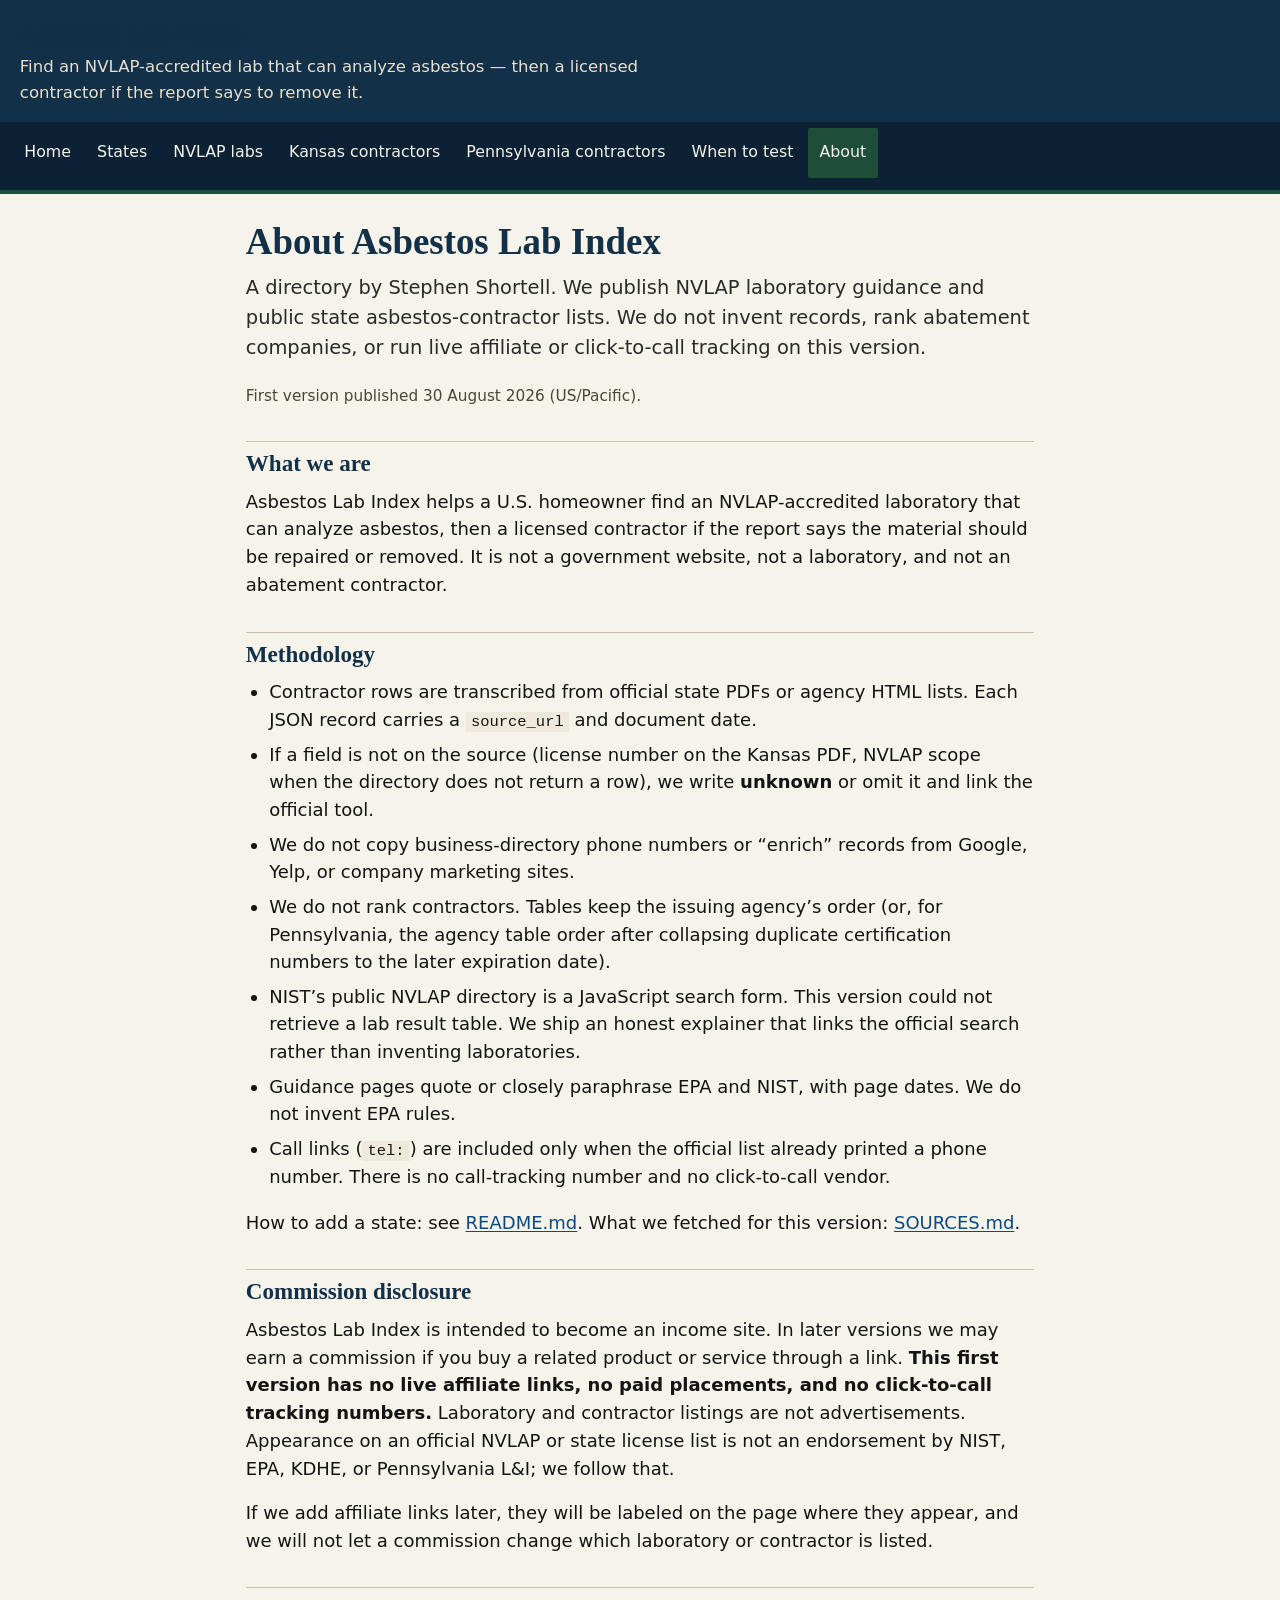
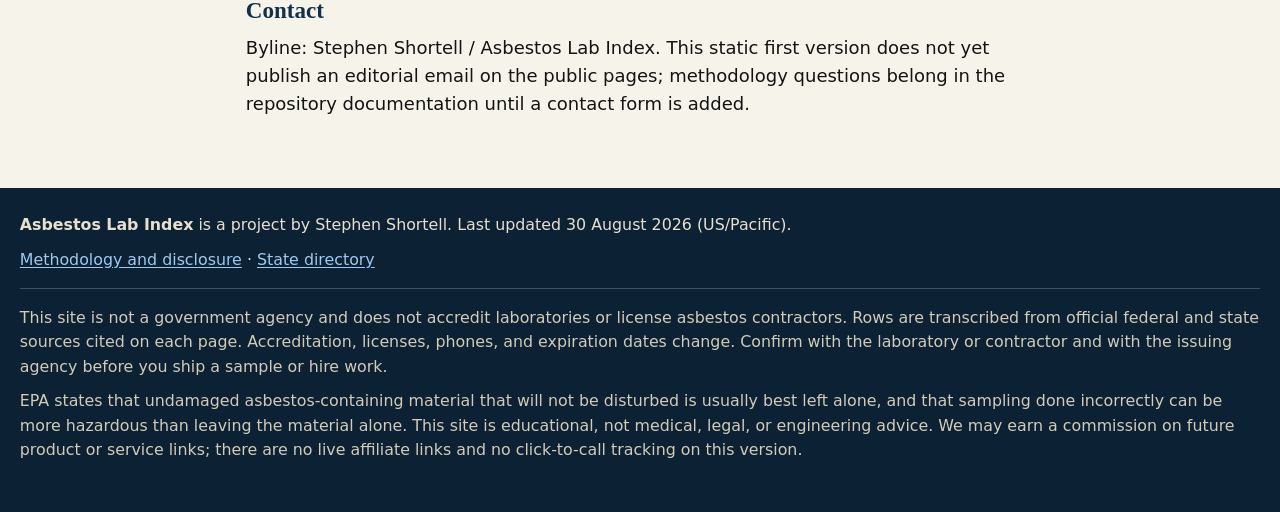
==== about.html @ 8e53423a "Stand up Asbestos Lab Index as a public NVLAP and state-contractor directory. Transcribe Kansas KDHE" ====
<!DOCTYPE html>
<html lang="en">
<head>
  <meta charset="utf-8">
  <meta name="viewport" content="width=device-width, initial-scale=1">
  <title>About Asbestos Lab Index | Stephen Shortell</title>
  <meta name="description" content="Asbestos Lab Index lists NVLAP lab search guidance and official state contractor rosters. Compiled by Stephen Shortell. No invented records, no rankings, no live affiliate tracking.">
  <link rel="stylesheet" href="css/site.css">
</head>
<body>
  <a class="skip" href="#content">Skip to content</a>
  <header class="site">
    <div class="brand">
      <h1><a href="index.html">Asbestos Lab Index</a></h1>
      <p class="tag">Find an NVLAP-accredited lab that can analyze asbestos — then a licensed contractor if the report says to remove it.</p>
    </div>
    <nav class="primary" aria-label="Primary">
      <ul>
        <li><a href="index.html">Home</a></li>
        <li><a href="states.html">States</a></li>
        <li><a href="nvlap.html">NVLAP labs</a></li>
        <li><a href="contractors/kansas.html">Kansas contractors</a></li>
        <li><a href="contractors/pennsylvania.html">Pennsylvania contractors</a></li>
        <li><a href="when-to-test.html">When to test</a></li>
        <li><a href="about.html" aria-current="page">About</a></li>
      </ul>
    </nav>
  </header>
  <main id="content">
    <h1 class="page">About Asbestos Lab Index</h1>
    <p class="lede">A directory by Stephen Shortell. We publish NVLAP laboratory guidance and public state asbestos-contractor lists. We do not invent records, rank abatement companies, or run live affiliate or click-to-call tracking on this version.</p>
    <p class="meta">First version published 30 August 2026 (US/Pacific).</p>

    <h2>What we are</h2>
    <p>Asbestos Lab Index helps a U.S. homeowner find an NVLAP-accredited laboratory that can analyze asbestos, then a licensed contractor if the report says the material should be repaired or removed. It is not a government website, not a laboratory, and not an abatement contractor.</p>

    <h2>Methodology</h2>
    <ul>
      <li>Contractor rows are transcribed from official state PDFs or agency HTML lists. Each JSON record carries a <code>source_url</code> and document date.</li>
      <li>If a field is not on the source (license number on the Kansas PDF, NVLAP scope when the directory does not return a row), we write <strong>unknown</strong> or omit it and link the official tool.</li>
      <li>We do not copy business-directory phone numbers or “enrich” records from Google, Yelp, or company marketing sites.</li>
      <li>We do not rank contractors. Tables keep the issuing agency’s order (or, for Pennsylvania, the agency table order after collapsing duplicate certification numbers to the later expiration date).</li>
      <li>NIST’s public NVLAP directory is a JavaScript search form. This version could not retrieve a lab result table. We ship an honest explainer that links the official search rather than inventing laboratories.</li>
      <li>Guidance pages quote or closely paraphrase EPA and NIST, with page dates. We do not invent EPA rules.</li>
      <li>Call links (<code>tel:</code>) are included only when the official list already printed a phone number. There is no call-tracking number and no click-to-call vendor.</li>
    </ul>
    <p>How to add a state: see <a href="README.md">README.md</a>. What we fetched for this version: <a href="SOURCES.md">SOURCES.md</a>.</p>

    <h2>Commission disclosure</h2>
    <p>Asbestos Lab Index is intended to become an income site. In later versions we may earn a commission if you buy a related product or service through a link. <strong>This first version has no live affiliate links, no paid placements, and no click-to-call tracking numbers.</strong> Laboratory and contractor listings are not advertisements. Appearance on an official NVLAP or state license list is not an endorsement by NIST, EPA, KDHE, or Pennsylvania L&amp;I; we follow that.</p>
    <p>If we add affiliate links later, they will be labeled on the page where they appear, and we will not let a commission change which laboratory or contractor is listed.</p>

    <h2>Contact</h2>
    <p>Byline: Stephen Shortell / Asbestos Lab Index. This static first version does not yet publish an editorial email on the public pages; methodology questions belong in the repository documentation until a contact form is added.</p>
  </main>
  <footer class="site">
    <div class="inner">
      <p><strong>Asbestos Lab Index</strong> is a project by Stephen Shortell. Last updated 30 August 2026 (US/Pacific).</p>
      <p><a href="about.html">Methodology and disclosure</a> · <a href="states.html">State directory</a></p>
      <div class="disclaimer">
        <p>This site is not a government agency and does not accredit laboratories or license asbestos contractors. Rows are transcribed from official federal and state sources cited on each page. Accreditation, licenses, phones, and expiration dates change. Confirm with the laboratory or contractor and with the issuing agency before you ship a sample or hire work.</p>
        <p>EPA states that undamaged asbestos-containing material that will not be disturbed is usually best left alone, and that sampling done incorrectly can be more hazardous than leaving the material alone. This site is educational, not medical, legal, or engineering advice. We may earn a commission on future product or service links; there are no live affiliate links and no click-to-call tracking on this version.</p>
      </div>
    </div>
  </footer>
</body>
</html>
---- css/site.css ----
/* Asbestos Lab Index — Stephen Shortell, 2026-08-30
   Calm, official, mobile-first, high contrast. No hero photos. */

:root {
  --ink: #141414;
  --ink-soft: #2a2a2a;
  --paper: #f6f3ea;
  --paper-2: #efe9db;
  --rule: #c9c0ae;
  --navy: #123048;
  --navy-2: #0c2234;
  --link: #0a4a82;
  --link-visited: #4a2f6b;
  --forest: #1e4d3a;
  --warn-bg: #f3e6c8;
  --warn-ink: #5c3a08;
  --ok-bg: #dce9e1;
  --focus: #c45c00;
  --max: 46rem;
  --wide: 72rem;
}

*, *::before, *::after { box-sizing: border-box; }

html {
  font-size: 112.5%;
  scroll-behavior: smooth;
}

body {
  margin: 0;
  background: var(--paper);
  color: var(--ink);
  font-family: "Segoe UI", system-ui, -apple-system, Helvetica, Arial, sans-serif;
  line-height: 1.55;
}

.skip {
  position: absolute;
  left: -999px;
  top: 0;
  background: var(--navy);
  color: #fff;
  padding: 0.5rem 1rem;
  z-index: 20;
}
.skip:focus { left: 0.5rem; top: 0.5rem; }

header.site {
  background: var(--navy);
  color: #f6f3ea;
  border-bottom: 4px solid var(--forest);
}

.brand {
  max-width: var(--wide);
  margin: 0 auto;
  padding: 0.85rem 1.1rem 0.4rem;
}

.brand p.eyebrow {
  margin: 0;
  font-size: 0.72rem;
  letter-spacing: 0.12em;
  text-transform: uppercase;
  color: #d7c9a4;
}

.brand h1 {
  margin: 0.15rem 0 0;
  font-family: Georgia, "Times New Roman", serif;
  font-size: 1.45rem;
  font-weight: 700;
  letter-spacing: 0.01em;
}

.brand h1 a {
  color: inherit;
  text-decoration: none;
}

.brand .tag {
  margin: 0.2rem 0 0.5rem;
  font-size: 0.92rem;
  color: #e8e0cf;
  max-width: 38rem;
}

nav.primary {
  background: var(--navy-2);
}

nav.primary ul {
  list-style: none;
  margin: 0 auto;
  padding: 0.35rem 0.7rem;
  max-width: var(--wide);
  display: flex;
  flex-wrap: wrap;
  gap: 0.15rem 0.15rem;
}

nav.primary a {
  display: inline-block;
  color: #f6f3ea;
  text-decoration: none;
  padding: 0.4rem 0.65rem;
  border-radius: 2px;
  font-size: 0.88rem;
}

nav.primary a:hover,
nav.primary a:focus {
  background: #1d4a68;
  outline: 2px solid #f6d27a;
  outline-offset: 1px;
}

nav.primary a[aria-current="page"] {
  background: var(--forest);
}

main {
  max-width: var(--max);
  margin: 0 auto;
  padding: 1.4rem 1.1rem 3rem;
}

main.wide { max-width: var(--wide); }

h1, h2, h3, h4 {
  font-family: Georgia, "Times New Roman", serif;
  line-height: 1.25;
  color: var(--navy);
}

h1.page {
  font-size: 1.85rem;
  margin: 0 0 0.4rem;
}

.lede {
  font-size: 1.08rem;
  color: var(--ink-soft);
  margin: 0 0 1.2rem;
}

.meta {
  font-size: 0.85rem;
  color: #4a463c;
  margin: 0 0 1.2rem;
}

h2 {
  font-size: 1.28rem;
  margin: 1.8rem 0 0.55rem;
  padding-top: 0.4rem;
  border-top: 1px solid var(--rule);
}

h3 {
  font-size: 1.05rem;
  margin: 1.2rem 0 0.4rem;
  color: var(--forest);
}

p { margin: 0 0 0.9rem; }

a {
  color: var(--link);
  text-underline-offset: 2px;
}
a:visited { color: var(--link-visited); }
a:focus {
  outline: 3px solid var(--focus);
  outline-offset: 2px;
}

ul, ol { margin: 0 0 1rem; padding-left: 1.3rem; }
li { margin-bottom: 0.35rem; }

.flow {
  display: grid;
  gap: 0.7rem;
  margin: 1.2rem 0 1.5rem;
}

.flow article {
  background: #fff;
  border: 1px solid var(--rule);
  border-left: 5px solid var(--forest);
  padding: 0.85rem 1rem;
}

.flow article h2 {
  border: 0;
  margin: 0 0 0.3rem;
  padding: 0;
  font-size: 1.05rem;
}

.flow .step {
  display: block;
  font-size: 0.75rem;
  letter-spacing: 0.08em;
  text-transform: uppercase;
  color: var(--forest);
  font-family: "Segoe UI", system-ui, sans-serif;
  font-weight: 700;
}

.cards {
  display: grid;
  gap: 0.75rem;
  margin: 1rem 0 1.5rem;
}

@media (min-width: 640px) {
  .cards.two { grid-template-columns: 1fr 1fr; }
  .flow { grid-template-columns: 1fr 1fr 1fr; }
  h1.page { font-size: 2.05rem; }
}

.card {
  background: #fff;
  border: 1px solid var(--rule);
  padding: 0.9rem 1rem;
}

.card h2, .card h3 {
  margin-top: 0;
  border: 0;
  padding: 0;
}

.callout {
  background: var(--warn-bg);
  color: var(--warn-ink);
  border: 1px solid #d7b56a;
  padding: 0.85rem 1rem;
  margin: 1rem 0 1.3rem;
}

.callout.ok {
  background: var(--ok-bg);
  color: #143328;
  border-color: #8fb59e;
}

.callout h2, .callout h3 {
  color: inherit;
  border: 0;
  margin-top: 0;
  padding: 0;
}

.table-wrap {
  overflow-x: auto;
  margin: 0 0 1.4rem;
  border: 1px solid var(--rule);
  background: #fff;
}

table {
  width: 100%;
  border-collapse: collapse;
  font-size: 0.88rem;
  min-width: 40rem;
}

th, td {
  text-align: left;
  vertical-align: top;
  padding: 0.45rem 0.55rem;
  border-bottom: 1px solid var(--rule);
}

th {
  background: var(--navy);
  color: #f6f3ea;
  font-weight: 600;
  position: sticky;
  top: 0;
}

tr:nth-child(even) td { background: var(--paper-2); }

caption {
  text-align: left;
  font-weight: 600;
  padding: 0.5rem 0.55rem;
  caption-side: top;
  background: var(--paper-2);
}

.yes { font-weight: 700; color: var(--forest); }
.sub { color: #5c3a08; }
.no { color: #666; }
.unknown { color: #5c3a08; font-style: italic; }

.cite {
  font-size: 0.88rem;
  background: #fff;
  border: 1px solid var(--rule);
  padding: 0.75rem 1rem;
  margin: 1rem 0;
}

.cite ol { margin-bottom: 0; }

footer.site {
  background: var(--navy-2);
  color: #e8e0cf;
  padding: 1.4rem 1.1rem 2.2rem;
  font-size: 0.88rem;
}

footer.site .inner {
  max-width: var(--wide);
  margin: 0 auto;
}

footer.site a { color: #9ec9ef; }
footer.site a:visited { color: #cbb6e4; }

footer.site p { margin: 0 0 0.55rem; }

.disclaimer {
  border-top: 1px solid #3a5568;
  margin-top: 0.9rem;
  padding-top: 0.9rem;
  color: #d2cbb8;
}

.state-list {
  list-style: none;
  padding: 0;
  margin: 0 0 1.4rem;
}

.state-list li {
  display: flex;
  justify-content: space-between;
  gap: 1rem;
  border-bottom: 1px solid var(--rule);
  padding: 0.45rem 0;
}

.badge {
  font-size: 0.75rem;
  font-weight: 700;
  letter-spacing: 0.04em;
  text-transform: uppercase;
  padding: 0.12rem 0.4rem;
  border: 1px solid var(--forest);
  color: var(--forest);
  background: var(--ok-bg);
}

.badge.soon {
  border-color: #8a7a55;
  color: #5c5340;
  background: var(--paper-2);
}

dl.facts dt {
  font-weight: 700;
  margin-top: 0.6rem;
}
dl.facts dd { margin: 0.15rem 0 0; }

code, .path {
  font-family: ui-monospace, "Cascadia Code", Consolas, monospace;
  font-size: 0.86em;
  background: var(--paper-2);
  padding: 0.05rem 0.28rem;
}

/* === Directory conversion pass. Tokens unchanged. Roster tables below. === */

/* Primary actions: official, not a promo chip. No radius, no shadow. */
.actions,
.cta-cards .btn {
  font-family: "Segoe UI", system-ui, sans-serif;
}

.cta-cards {
  margin-top: 0.35rem;
}

.cta-cards .card {
  display: flex;
  flex-direction: column;
  gap: 0.35rem;
  padding: 1rem 1.05rem 1.1rem;
  border-top: 4px solid var(--forest);
}

.cta-cards .card h3 {
  margin: 0 0 0.15rem;
  font-size: 1.18rem;
  line-height: 1.25;
}

.cta-cards .card h3 a {
  color: var(--navy);
  text-decoration: none;
}

.cta-cards .card h3 a:hover,
.cta-cards .card h3 a:focus {
  text-decoration: underline;
  text-underline-offset: 3px;
}

.cta-cards .card p {
  margin: 0 0 0.7rem;
  flex: 1;
}

.btn {
  display: inline-flex;
  align-items: center;
  justify-content: center;
  align-self: flex-start;
  min-height: 2.75rem;
  padding: 0.4rem 1rem;
  background: var(--forest);
  color: #f6f3ea;
  text-decoration: none;
  font-weight: 700;
  font-size: 0.92rem;
  letter-spacing: 0.01em;
  border: 2px solid var(--forest);
}

.btn:visited { color: #f6f3ea; }

.btn:hover,
.btn:focus {
  background: var(--navy);
  border-color: var(--navy);
  color: #f6f3ea;
}

.btn.secondary {
  background: transparent;
  color: var(--navy);
  border-color: var(--navy);
}

.btn.secondary:visited { color: var(--navy); }

.btn.secondary:hover,
.btn.secondary:focus {
  background: var(--navy);
  color: #f6f3ea;
}

/* Keep the 3-step as a story, not a brochure row, until there is real width. */
@media (min-width: 640px) {
  .flow { grid-template-columns: 1fr; }
}
@media (min-width: 56rem) {
  .flow { grid-template-columns: 1fr 1fr 1fr; }
  .cards.two.cta-cards { grid-template-columns: 1fr 1fr 1fr; }
}

.flow article p:last-child { margin-bottom: 0; }

/* Nav: thumb-sized targets. Already wraps. */
nav.primary a {
  min-height: 2.75rem;
  display: inline-flex;
  align-items: center;
}

/* Compact table key (replaces the wall-of-text callout body) */
.callout.compact { padding: 0.75rem 0.95rem; }
.callout.compact h2 { font-size: 1.05rem; margin-bottom: 0.45rem; }
.callout.compact p:last-child { margin-bottom: 0; }

.key {
  display: grid;
  gap: 0.4rem 1.1rem;
  margin: 0 0 0.75rem;
  padding: 0;
}

.key div {
  display: grid;
  grid-template-columns: 7rem 1fr;
  gap: 0.45rem;
  align-items: baseline;
}

.key dt {
  margin: 0;
  font-weight: 700;
  color: var(--navy);
  font-family: "Segoe UI", system-ui, sans-serif;
  font-size: 0.88rem;
}

.key dd {
  margin: 0;
  font-size: 0.92rem;
}

@media (min-width: 640px) {
  .key { grid-template-columns: 1fr 1fr; }
}

/* Phone numbers are the conversion. Desktop: still a quiet tel: link. */
.labs-table a[href^="tel:"] {
  font-weight: 700;
  text-decoration: none;
  white-space: nowrap;
}
.labs-table a[href^="tel:"]:hover { text-decoration: underline; }


/* Directory tables: sticky first column on wide screens; cards on small screens. */
@media (min-width: 48rem) {
  .dir-table th:nth-child(1),
  .dir-table td:nth-child(1) {
    position: sticky;
    left: 0;
    z-index: 1;
    min-width: 11rem;
  }
  .dir-table thead th:nth-child(1) {
    z-index: 3;
    background: var(--navy);
  }
  .dir-table tbody tr:nth-child(odd) td:nth-child(1) { background: #fff; }
  .dir-table tbody tr:nth-child(even) td:nth-child(1) { background: var(--paper-2); }
}

@media (max-width: 47.99rem) {
  .dir-table {
    min-width: 0;
    border: 0;
  }
  .dir-table caption {
    padding: 0.65rem 0.2rem;
    background: transparent;
  }
  .dir-table thead { display: none; }
  .dir-table tbody,
  .dir-table tr,
  .dir-table td {
    display: block;
    width: 100%;
  }
  .dir-table tbody tr {
    display: grid;
    gap: 0.15rem;
    background: #fff;
    border: 1px solid var(--rule);
    border-left: 5px solid var(--forest);
    padding: 0.85rem 0.95rem 1rem;
    margin: 0 0 0.75rem;
  }
  .dir-table tbody tr:nth-child(even) td { background: transparent; }
  .dir-table td {
    display: grid;
    grid-template-columns: 7.25rem 1fr;
    gap: 0.35rem;
    border: 0;
    padding: 0.18rem 0;
  }
  .dir-table td::before {
    content: attr(data-label);
    font-family: "Segoe UI", system-ui, sans-serif;
    font-size: 0.72rem;
    font-weight: 700;
    letter-spacing: 0.06em;
    text-transform: uppercase;
    color: var(--forest);
    padding-top: 0.2rem;
  }
  .dir-table td.name {
    order: -2;
    font-family: Georgia, "Times New Roman", serif;
    font-size: 1.08rem;
    font-weight: 700;
    color: var(--navy);
    grid-template-columns: 1fr;
    margin-bottom: 0.25rem;
  }
  .dir-table td.name::before { display: none; }
  .dir-table td.phone {
    order: -1;
    margin: 0.15rem 0 0.45rem;
    align-items: center;
  }
  .dir-table td.phone a[href^="tel:"] {
    display: inline-flex;
    align-items: center;
    justify-content: center;
    min-height: 2.75rem;
    padding: 0.3rem 0.85rem;
    background: var(--navy);
    color: #f6f3ea;
    font-weight: 700;
    text-decoration: none;
  }
  .dir-table td.phone a[href^="tel:"]:visited { color: #f6f3ea; }
}

.filter {
  display: flex;
  flex-wrap: wrap;
  gap: 0.4rem 0.75rem;
  align-items: center;
  margin: 0 0 1rem;
}
.filter label {
  font-weight: 700;
  font-size: 0.88rem;
  color: var(--navy);
}
.filter input {
  font: inherit;
  min-height: 2.5rem;
  min-width: min(100%, 18rem);
  padding: 0.3rem 0.6rem;
  border: 1px solid var(--rule);
  background: #fff;
}

@media (min-width: 48rem) {
  .yes { background: var(--ok-bg); padding: 0.05rem 0.35rem; }
  .sub { background: var(--warn-bg); padding: 0.05rem 0.35rem; }
}
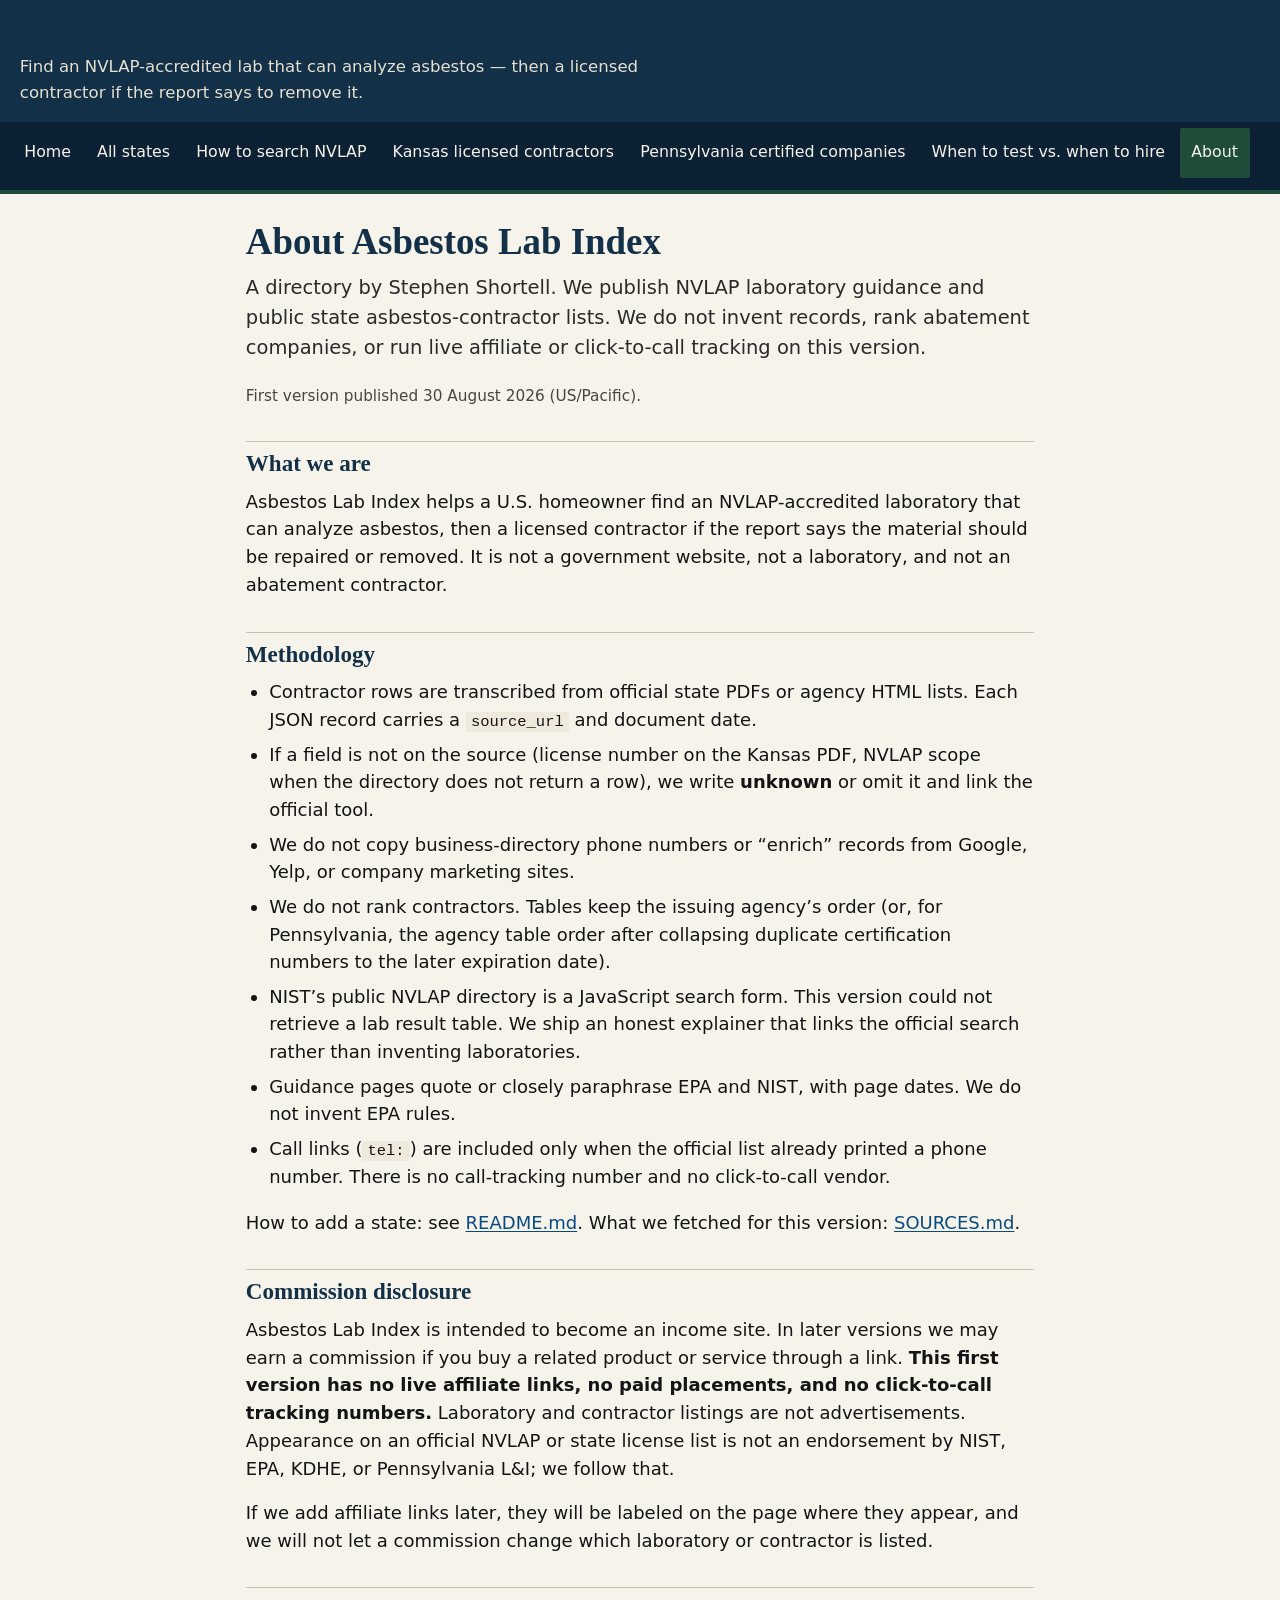
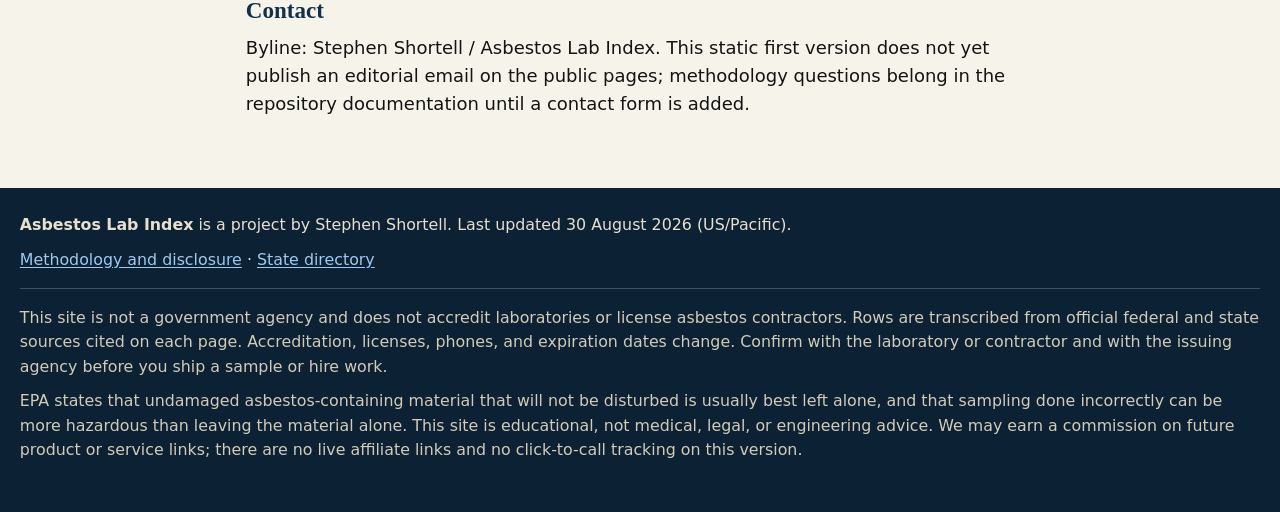
==== commit 034e9e0e: "Add unique titles, meta descriptions, and internal SEO links." ====
--- a/about.html
+++ b/about.html
@@ -3,8 +3,8 @@
 <head>
   <meta charset="utf-8">
   <meta name="viewport" content="width=device-width, initial-scale=1">
-  <title>About Asbestos Lab Index | Stephen Shortell</title>
-  <meta name="description" content="Asbestos Lab Index lists NVLAP lab search guidance and official state contractor rosters. Compiled by Stephen Shortell. No invented records, no rankings, no live affiliate tracking.">
+  <title>About Asbestos Lab Index</title>
+  <meta name="description" content="Independent directory compiled by Stephen Shortell. NVLAP is an official NIST search with zero invented labs. Kansas and Pennsylvania contractor lists transcribed from state sources. Not a lab or abatement company.">
   <link rel="stylesheet" href="css/site.css">
 </head>
 <body>
@@ -17,11 +17,11 @@
     <nav class="primary" aria-label="Primary">
       <ul>
         <li><a href="index.html">Home</a></li>
-        <li><a href="states.html">States</a></li>
-        <li><a href="nvlap.html">NVLAP labs</a></li>
-        <li><a href="contractors/kansas.html">Kansas contractors</a></li>
-        <li><a href="contractors/pennsylvania.html">Pennsylvania contractors</a></li>
-        <li><a href="when-to-test.html">When to test</a></li>
+        <li><a href="states.html">All states</a></li>
+        <li><a href="nvlap.html">How to search NVLAP</a></li>
+        <li><a href="contractors/kansas.html">Kansas licensed contractors</a></li>
+        <li><a href="contractors/pennsylvania.html">Pennsylvania certified companies</a></li>
+        <li><a href="when-to-test.html">When to test vs. when to hire</a></li>
         <li><a href="about.html" aria-current="page">About</a></li>
       </ul>
     </nav>
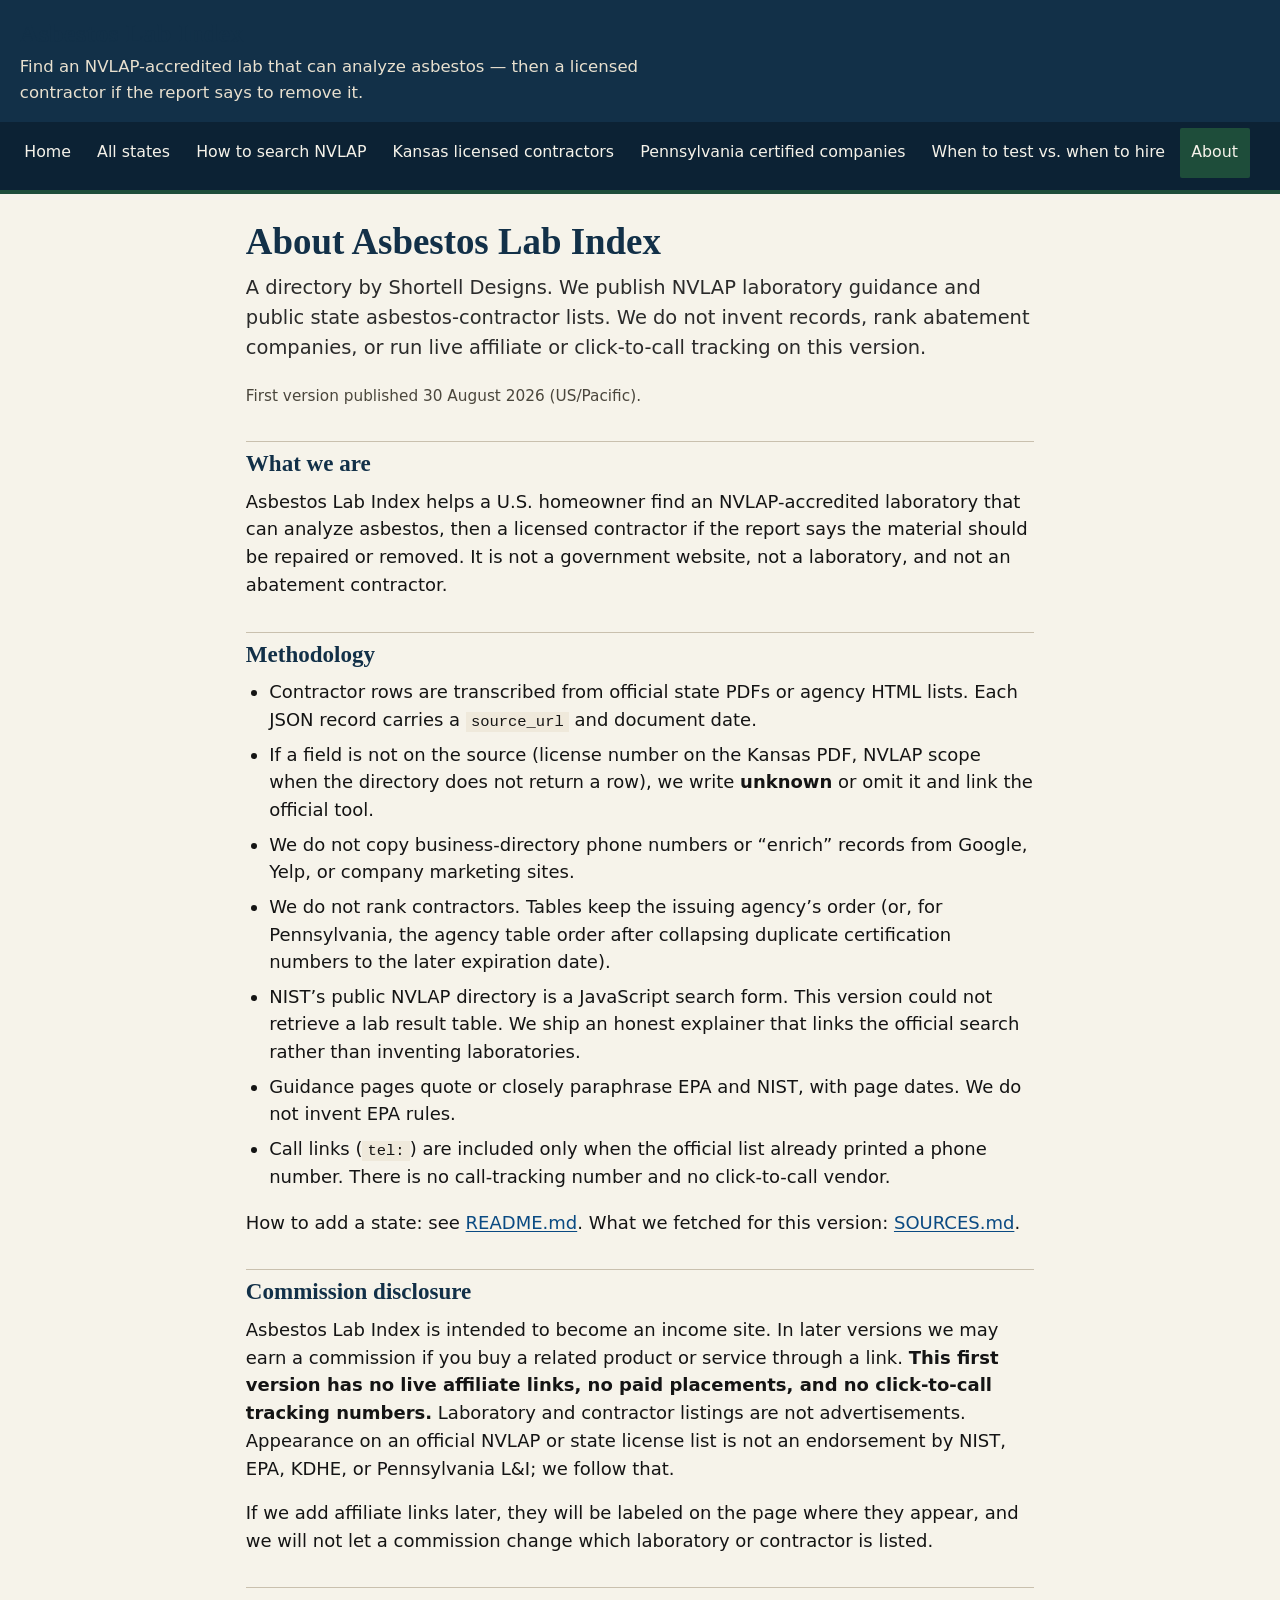
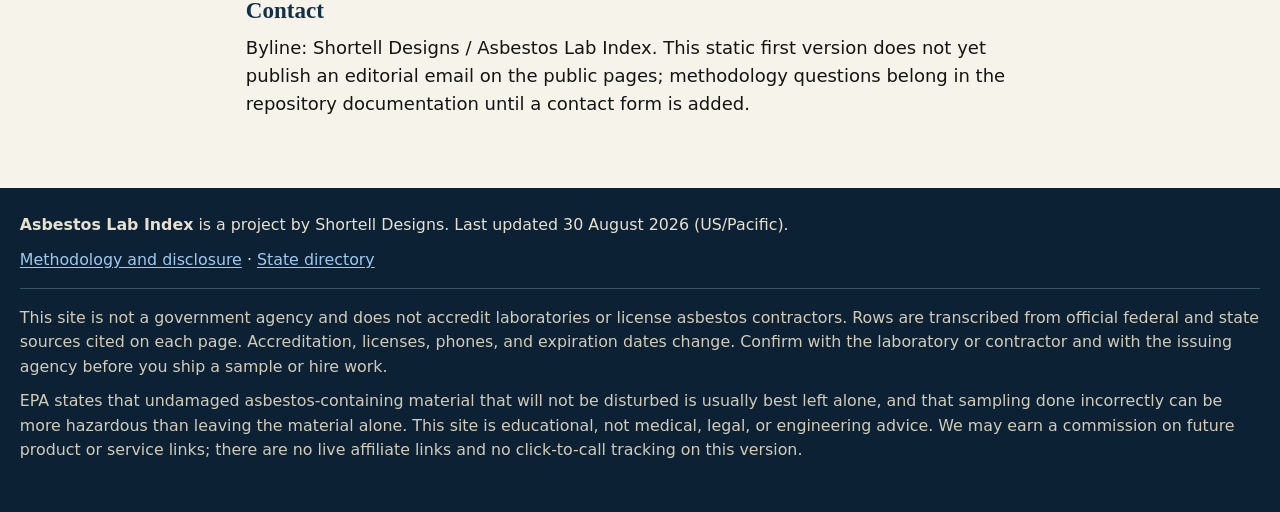
==== commit ee0b83ad: "Use Shortell Designs as public byline." ====
--- a/about.html
+++ b/about.html
@@ -4,7 +4,7 @@
   <meta charset="utf-8">
   <meta name="viewport" content="width=device-width, initial-scale=1">
   <title>About Asbestos Lab Index</title>
-  <meta name="description" content="Independent directory compiled by Stephen Shortell. NVLAP is an official NIST search with zero invented labs. Kansas and Pennsylvania contractor lists transcribed from state sources. Not a lab or abatement company.">
+  <meta name="description" content="Independent directory compiled by Shortell Designs. NVLAP is an official NIST search with zero invented labs. Kansas and Pennsylvania contractor lists transcribed from state sources. Not a lab or abatement company.">
   <link rel="stylesheet" href="css/site.css">
 </head>
 <body>
@@ -28,7 +28,7 @@
   </header>
   <main id="content">
     <h1 class="page">About Asbestos Lab Index</h1>
-    <p class="lede">A directory by Stephen Shortell. We publish NVLAP laboratory guidance and public state asbestos-contractor lists. We do not invent records, rank abatement companies, or run live affiliate or click-to-call tracking on this version.</p>
+    <p class="lede">A directory by Shortell Designs. We publish NVLAP laboratory guidance and public state asbestos-contractor lists. We do not invent records, rank abatement companies, or run live affiliate or click-to-call tracking on this version.</p>
     <p class="meta">First version published 30 August 2026 (US/Pacific).</p>
 
     <h2>What we are</h2>
@@ -51,11 +51,11 @@
     <p>If we add affiliate links later, they will be labeled on the page where they appear, and we will not let a commission change which laboratory or contractor is listed.</p>
 
     <h2>Contact</h2>
-    <p>Byline: Stephen Shortell / Asbestos Lab Index. This static first version does not yet publish an editorial email on the public pages; methodology questions belong in the repository documentation until a contact form is added.</p>
+    <p>Byline: Shortell Designs / Asbestos Lab Index. This static first version does not yet publish an editorial email on the public pages; methodology questions belong in the repository documentation until a contact form is added.</p>
   </main>
   <footer class="site">
     <div class="inner">
-      <p><strong>Asbestos Lab Index</strong> is a project by Stephen Shortell. Last updated 30 August 2026 (US/Pacific).</p>
+      <p><strong>Asbestos Lab Index</strong> is a project by Shortell Designs. Last updated 30 August 2026 (US/Pacific).</p>
       <p><a href="about.html">Methodology and disclosure</a> · <a href="states.html">State directory</a></p>
       <div class="disclaimer">
         <p>This site is not a government agency and does not accredit laboratories or license asbestos contractors. Rows are transcribed from official federal and state sources cited on each page. Accreditation, licenses, phones, and expiration dates change. Confirm with the laboratory or contractor and with the issuing agency before you ship a sample or hire work.</p>
--- a/css/site.css
+++ b/css/site.css
@@ -1,4 +1,4 @@
-/* Asbestos Lab Index — Stephen Shortell, 2026-08-30
+/* Asbestos Lab Index — Shortell Designs, 2026-08-30
    Calm, official, mobile-first, high contrast. No hero photos. */
 
 :root {
